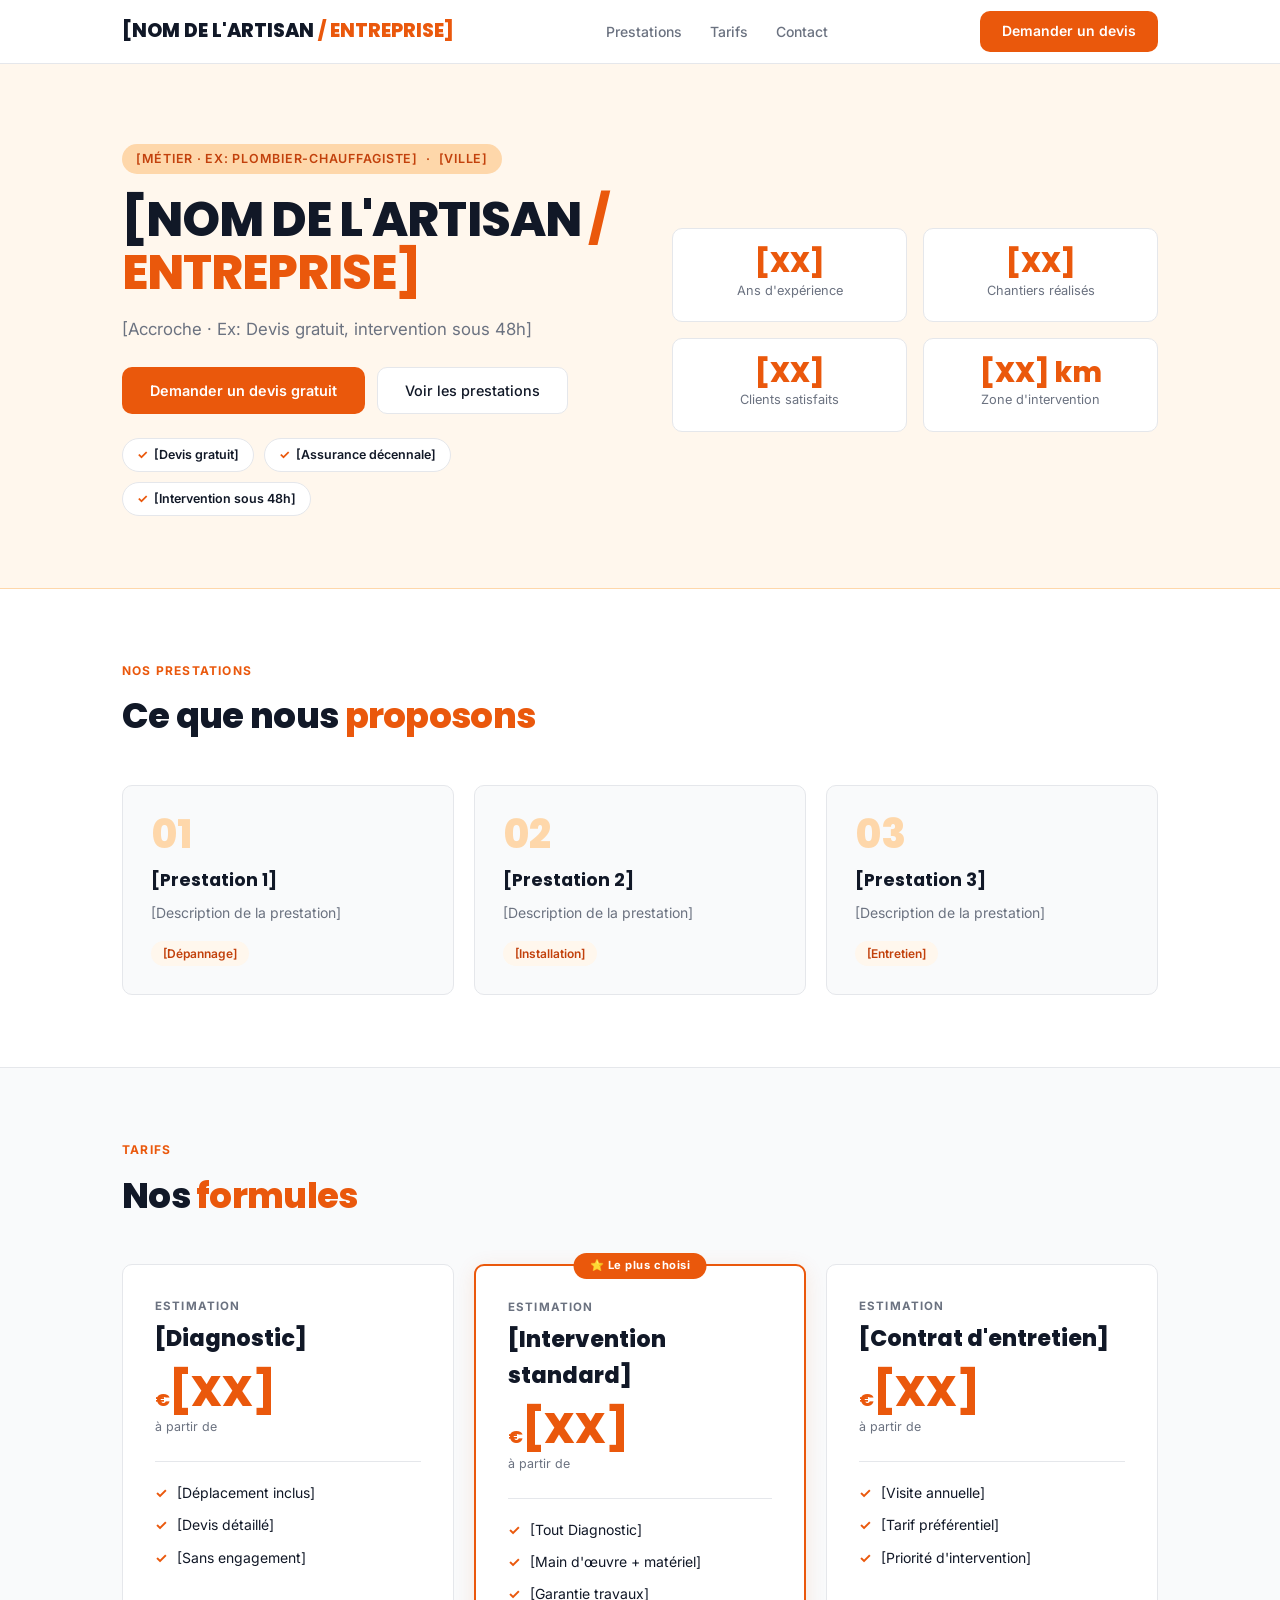
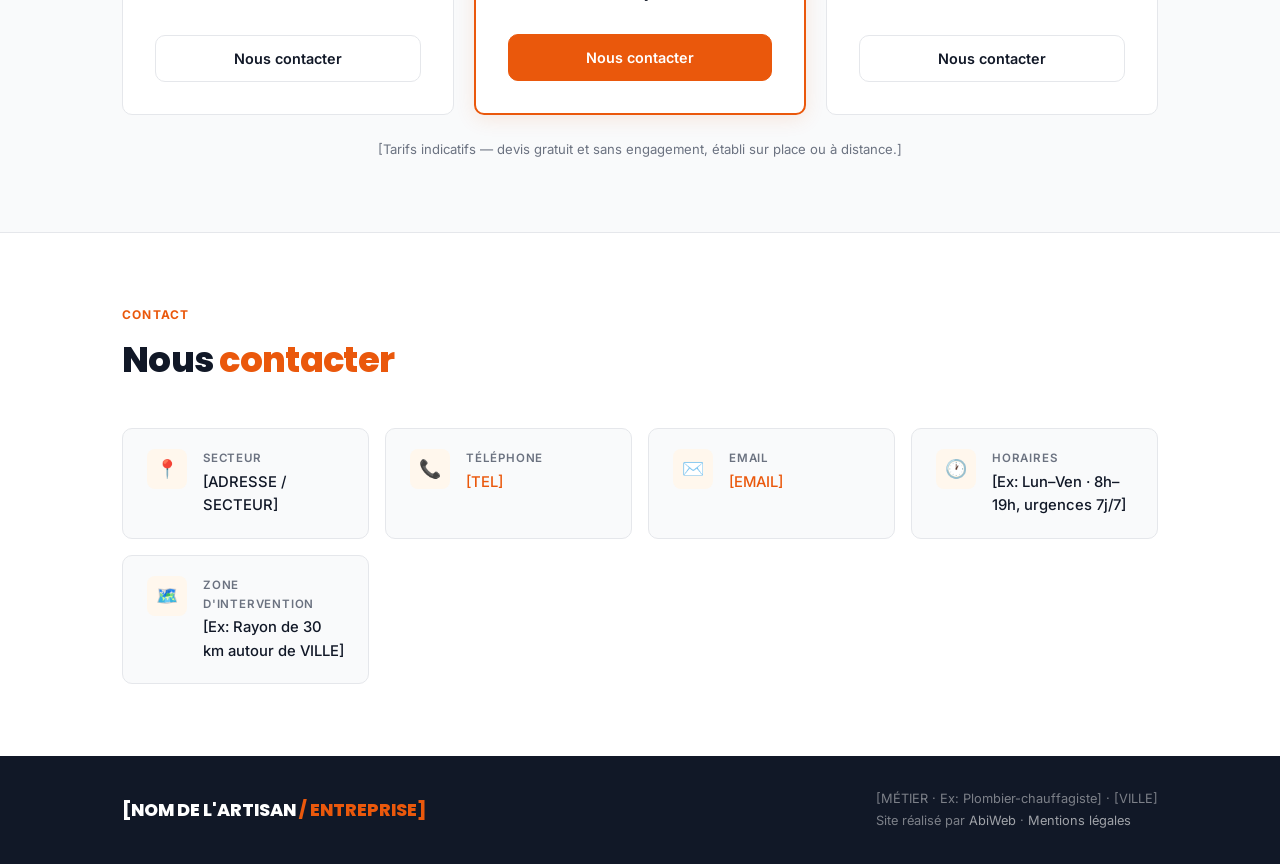
==== artisan/abiweb-template-artisan/index.html @ 43de15a7 "Ajoute le template artisan / prestataire de services Nouveau secteur cible (formulaire /devis d'abiw" ====
<!DOCTYPE html>
<html lang="fr">
<head>
  <meta charset="UTF-8"/>
  <meta name="viewport" content="width=device-width, initial-scale=1.0"/>
  <title>[NOM DE L'ARTISAN / ENTREPRISE] — Site officiel</title>
  <meta name="description" content="Site officiel de [NOM DE L'ARTISAN / ENTREPRISE]. Prestations, tarifs, zone d'intervention et devis gratuit."/>

  <!-- SEO & Réseaux Sociaux -->
  <meta name="keywords" content=""/>
  <meta property="og:title" content=""/>
  <meta property="og:description" content=""/>
  <meta property="og:type" content="website"/>

  <!-- Google Search Console -->
  <meta name="google-site-verification" content=""/>

  <link rel="preconnect" href="https://fonts.googleapis.com"/>
  <link rel="preconnect" href="https://fonts.gstatic.com" crossorigin/>
  <link href="https://fonts.googleapis.com/css2?family=Poppins:wght@400;500;600;700;800&family=Inter:wght@300;400;500&display=swap" rel="stylesheet"/>
  <link rel="stylesheet" href="site-engine.css"/>
  <style>
    *, *::before, *::after { box-sizing: border-box; margin: 0; padding: 0; }
    :root {
      --primary:    #ea580c;
      --primary-dk: #c2410c;
      --primary-lt: #fff7ed;
      --primary-md: #fed7aa;
      --text:       #111827;
      --muted:      #6b7280;
      --bg:         #ffffff;
      --bg2:        #f9fafb;
      --bg3:        #f3f4f6;
      --border:     #e5e7eb;
      --radius:     10px;
      --max:        1100px;
    }
    html { scroll-behavior: smooth; }
    body { font-family: 'Inter', sans-serif; background: var(--bg); color: var(--text); line-height: 1.6; }
    a { text-decoration: none; color: inherit; }
    .container { max-width: var(--max); margin: 0 auto; padding: 0 32px; }

    /* NAV */
    nav { position: sticky; top: 0; z-index: 99; background: #fff; border-bottom: 1px solid var(--border); height: 64px; display: flex; align-items: center; }
    .nav-inner { display: flex; align-items: center; justify-content: space-between; width: 100%; }
    .nav-logo { font-family: 'Poppins', sans-serif; font-weight: 800; font-size: 1.2rem; color: var(--text); }
    .nav-logo span { color: var(--primary); }
    .nav-links { display: flex; gap: 28px; list-style: none; align-items: center; }
    .nav-links a { font-size: 0.875rem; font-weight: 500; color: var(--muted); transition: color 0.15s; }
    .nav-links a:hover { color: var(--text); }
    .nav-btn { background: var(--primary); color: #fff; padding: 9px 22px; border-radius: var(--radius); font-size: 0.875rem; font-weight: 600; transition: background 0.15s; display: inline-block; }
    .nav-btn:hover { background: var(--primary-dk); }

    /* HERO */
    .hero { background: var(--primary-lt); border-bottom: 1px solid var(--primary-md); padding: 80px 0 72px; }
    .hero-inner { display: grid; grid-template-columns: 1fr 1fr; gap: 64px; align-items: center; }
    .hero-eyebrow { display: inline-flex; align-items: center; gap: 8px; background: var(--primary-md); color: var(--primary-dk); font-size: 0.78rem; font-weight: 600; letter-spacing: 0.06em; text-transform: uppercase; padding: 5px 14px; border-radius: 999px; margin-bottom: 20px; }
    .hero h1 { font-family: 'Poppins', sans-serif; font-size: clamp(2rem, 4vw, 3rem); font-weight: 800; line-height: 1.1; letter-spacing: -0.02em; margin-bottom: 16px; }
    .hero h1 em { font-style: normal; color: var(--primary); }
    .hero-slogan { font-size: 1.05rem; color: var(--muted); margin-bottom: 24px; line-height: 1.65; }
    .hero-btns { display: flex; gap: 12px; flex-wrap: wrap; margin-bottom: 24px; }
    .btn-primary { background: var(--primary); color: #fff; padding: 12px 28px; border-radius: var(--radius); font-weight: 600; font-size: 0.9rem; transition: background 0.15s; display: inline-block; }
    .btn-primary:hover { background: var(--primary-dk); }
    .btn-outline { background: #fff; color: var(--text); border: 1px solid var(--border); padding: 11px 27px; border-radius: var(--radius); font-weight: 500; font-size: 0.9rem; transition: border-color 0.15s; display: inline-block; }
    .btn-outline:hover { border-color: var(--primary); color: var(--primary); }
    .hero-garanties { display: flex; gap: 10px; flex-wrap: wrap; }
    .garantie-badge { display: inline-flex; align-items: center; gap: 6px; background: #fff; border: 1px solid var(--border); font-size: 0.78rem; font-weight: 600; color: var(--text); padding: 6px 14px; border-radius: 999px; }
    .garantie-badge::before { content: '✓'; color: var(--primary); font-weight: 700; }
    .hero-stats { display: grid; grid-template-columns: repeat(2, 1fr); gap: 16px; }
    .stat-card { background: #fff; border: 1px solid var(--border); border-radius: var(--radius); padding: 20px; text-align: center; }
    .stat-n { font-family: 'Poppins', sans-serif; font-size: 1.7rem; font-weight: 800; color: var(--primary); line-height: 1; }
    .stat-l { font-size: 0.8rem; color: var(--muted); margin-top: 4px; }

    /* SECTIONS */
    section { padding: 72px 0; }
    .section-label { font-size: 0.75rem; font-weight: 700; letter-spacing: 0.1em; text-transform: uppercase; color: var(--primary); margin-bottom: 8px; }
    .section-title { font-family: 'Poppins', sans-serif; font-size: clamp(1.6rem, 3vw, 2.2rem); font-weight: 800; letter-spacing: -0.02em; margin-bottom: 40px; }
    .section-title em { font-style: normal; color: var(--primary); }

    /* PRESTATIONS */
    #prestations { background: var(--bg); }
    .prestations-grid { display: grid; grid-template-columns: repeat(3, 1fr); gap: 20px; }
    .prestation-card { background: var(--bg2); border: 1px solid var(--border); border-radius: var(--radius); padding: 28px; transition: box-shadow 0.2s, border-color 0.2s; }
    .prestation-card:hover { box-shadow: 0 4px 20px rgba(234,88,12,0.1); border-color: var(--primary-md); }
    .prest-num { font-family: 'Poppins', sans-serif; font-size: 2.5rem; font-weight: 800; color: var(--primary-md); line-height: 1; margin-bottom: 12px; }
    .prest-nom { font-family: 'Poppins', sans-serif; font-size: 1.1rem; font-weight: 700; margin-bottom: 8px; }
    .prest-desc { font-size: 0.875rem; color: var(--muted); line-height: 1.6; margin-bottom: 16px; }
    .prest-tag { display: inline-block; background: var(--primary-lt); color: var(--primary-dk); font-size: 0.75rem; font-weight: 600; padding: 3px 12px; border-radius: 999px; }

    /* TARIFS */
    #tarifs { background: var(--bg2); border-top: 1px solid var(--border); border-bottom: 1px solid var(--border); }
    .tarifs-grid { display: grid; grid-template-columns: repeat(3, 1fr); gap: 20px; }
    .tarif-card { background: #fff; border: 1px solid var(--border); border-radius: var(--radius); padding: 32px; display: flex; flex-direction: column; position: relative; transition: box-shadow 0.2s; }
    .tarif-card:hover { box-shadow: 0 6px 24px rgba(0,0,0,0.07); }
    .tarif-card.feat { border: 2px solid var(--primary); box-shadow: 0 4px 20px rgba(234,88,12,0.12); }
    .tarif-badge { position: absolute; top: -13px; left: 50%; transform: translateX(-50%); background: var(--primary); color: #fff; font-size: 0.7rem; font-weight: 700; letter-spacing: 0.05em; padding: 4px 16px; border-radius: 999px; white-space: nowrap; }
    .tarif-label { font-size: 0.72rem; font-weight: 700; letter-spacing: 0.1em; text-transform: uppercase; color: var(--muted); margin-bottom: 6px; }
    .tarif-nom { font-family: 'Poppins', sans-serif; font-size: 1.4rem; font-weight: 800; margin-bottom: 4px; }
    .tarif-prix { font-family: 'Poppins', sans-serif; font-size: 2.6rem; font-weight: 800; color: var(--primary); line-height: 1; margin: 10px 0 4px; }
    .tarif-prix span { font-size: 1.1rem; }
    .tarif-period { font-size: 0.78rem; color: var(--muted); margin-bottom: 24px; }
    .tarif-divider { height: 1px; background: var(--border); margin-bottom: 20px; }
    .tarif-avantages { list-style: none; display: flex; flex-direction: column; gap: 10px; flex: 1; margin-bottom: 28px; }
    .tarif-avantages li { display: flex; align-items: flex-start; gap: 10px; font-size: 0.875rem; color: var(--text); }
    .tarif-avantages li::before { content: '✓'; color: var(--primary); font-weight: 700; flex-shrink: 0; }
    .tarif-btn { display: block; text-align: center; padding: 11px; border-radius: var(--radius); font-weight: 600; font-size: 0.9rem; border: 1.5px solid var(--border); color: var(--text); transition: all 0.15s; cursor: pointer; }
    .tarif-card.feat .tarif-btn { background: var(--primary); color: #fff; border-color: var(--primary); }
    .tarif-btn:hover { background: var(--primary); color: #fff; border-color: var(--primary); }
    .tarif-note { font-size: 0.82rem; color: var(--muted); margin-top: 24px; text-align: center; }

    /* DEVIS CTA (Standard + Premium) */
    #devis-cta { background: var(--primary); padding: 40px 0; display: none; }
    .devis-inner { display: flex; align-items: center; justify-content: space-between; gap: 24px; flex-wrap: wrap; }
    .devis-text { font-family: 'Poppins', sans-serif; font-size: 1.4rem; font-weight: 700; color: #fff; }
    .devis-text span { display: block; font-family: 'Inter', sans-serif; font-size: 0.9rem; font-weight: 400; opacity: 0.85; margin-top: 4px; }
    .btn-white { background: #fff; color: var(--primary); padding: 12px 28px; border-radius: var(--radius); font-weight: 700; font-size: 0.9rem; display: inline-block; transition: opacity 0.15s; }
    .btn-white:hover { opacity: 0.9; }

    /* CONTACT */
    #contact { background: var(--bg); }
    .contact-grid { display: grid; grid-template-columns: repeat(auto-fit, minmax(220px, 1fr)); gap: 16px; }
    .ci { display: flex; align-items: flex-start; gap: 16px; background: var(--bg2); border: 1px solid var(--border); border-radius: var(--radius); padding: 20px 24px; }
    .ci-icon { width: 40px; height: 40px; background: var(--primary-lt); border-radius: 8px; display: flex; align-items: center; justify-content: center; font-size: 18px; flex-shrink: 0; }
    .ci-label { font-size: 0.72rem; font-weight: 600; text-transform: uppercase; letter-spacing: 0.07em; color: var(--muted); margin-bottom: 3px; }
    .ci-val { font-size: 0.925rem; font-weight: 500; color: var(--text); }
    .ci-val a { color: var(--primary); }

    /* RÉSEAUX (Standard + Premium) */
    #reseaux { background: var(--bg2); border-top: 1px solid var(--border); padding: 36px 0; display: none; }
    .reseaux-inner { display: flex; align-items: center; gap: 20px; flex-wrap: wrap; }
    .reseaux-label { font-size: 0.875rem; font-weight: 600; color: var(--muted); }
    .reseaux-links { display: flex; gap: 10px; flex-wrap: wrap; }
    .reseau-btn { display: inline-flex; align-items: center; gap: 6px; padding: 8px 18px; border: 1px solid var(--border); border-radius: var(--radius); font-size: 0.85rem; font-weight: 500; color: var(--text); transition: all 0.15s; }
    .reseau-btn:hover { border-color: var(--primary); color: var(--primary); }

    /* GALERIE (Premium) */
    #galerie { background: var(--bg); border-top: 1px solid var(--border); display: none; }
    .galerie-grid { display: grid; grid-template-columns: repeat(4, 1fr); gap: 8px; }
    .galerie-item { aspect-ratio: 1; background: var(--bg3); border-radius: 8px; overflow: hidden; }
    .galerie-item img { width: 100%; height: 100%; object-fit: cover; transition: transform 0.3s; }
    .galerie-item:hover img { transform: scale(1.05); }

    /* DOCUMENTS (Premium) */
    #documents { background: var(--bg2); border-top: 1px solid var(--border); display: none; }
    .docs-list { display: flex; flex-direction: column; gap: 0; border: 1px solid var(--border); border-radius: var(--radius); overflow: hidden; }
    .doc-item { display: flex; align-items: center; justify-content: space-between; padding: 18px 24px; background: #fff; border-bottom: 1px solid var(--border); }
    .doc-item:last-child { border: none; }
    .doc-titre { font-weight: 500; font-size: 0.95rem; }
    .doc-btn { background: var(--primary-lt); color: var(--primary-dk); padding: 7px 18px; border-radius: 8px; font-size: 0.8rem; font-weight: 600; transition: background 0.15s; display: inline-block; }
    .doc-btn:hover { background: var(--primary-md); }

    /* FOOTER */
    footer { background: var(--text); padding: 32px 0; }
    .footer-inner { display: flex; align-items: center; justify-content: space-between; flex-wrap: wrap; gap: 16px; }
    .footer-logo { font-family: 'Poppins', sans-serif; font-weight: 800; font-size: 1.1rem; color: #fff; }
    .footer-logo span { color: var(--primary); }
    .footer-info { font-size: 0.8rem; color: rgba(255,255,255,0.45); line-height: 1.7; }
    .footer-info a { color: rgba(255,255,255,0.6); }
    .footer-info a:hover { color: #fff; }

    /* RESPONSIVE */
    @media (max-width: 768px) {
      section { padding: 48px 0; }
      .hero-inner { grid-template-columns: 1fr; gap: 40px; }
      .prestations-grid, .tarifs-grid { grid-template-columns: 1fr; }
      .nav-links { display: none; }
    }
  </style>
</head>
<body>

<!-- NAV -->
<nav>
  <div class="container nav-inner">
    <div class="nav-logo" id="nav-nom">NOM <span>ARTISAN</span></div>
    <ul class="nav-links">
      <li><a href="#prestations">Prestations</a></li>
      <li><a href="#tarifs">Tarifs</a></li>
      <li><a href="#contact">Contact</a></li>
    </ul>
    <a href="#contact" class="nav-btn">Demander un devis</a>
  </div>
</nav>

<!-- HERO -->
<div class="hero">
  <div class="container">
    <div class="hero-inner">
      <div>
        <div class="hero-eyebrow">
          <span id="hero-metier">[MÉTIER]</span> · <span id="hero-ville">[VILLE]</span>
        </div>
        <h1 id="hero-title">[NOM DE L'<em>ARTISAN</em>]</h1>
        <p class="hero-slogan" id="hero-slogan">[Accroche]</p>
        <div class="hero-btns">
          <a href="#contact" class="btn-primary">Demander un devis gratuit</a>
          <a href="#prestations" class="btn-outline">Voir les prestations</a>
        </div>
        <div class="hero-garanties" id="hero-garanties"></div>
      </div>
      <div class="hero-stats" id="hero-stats"></div>
    </div>
  </div>
</div>

<!-- PRESTATIONS -->
<section id="prestations">
  <div class="container">
    <div class="section-label">Nos prestations</div>
    <div class="section-title">Ce que nous <em>proposons</em></div>
    <div class="prestations-grid" id="prestations-grid"></div>
  </div>
</section>

<!-- TARIFS -->
<section id="tarifs">
  <div class="container">
    <div class="section-label">Tarifs</div>
    <div class="section-title">Nos <em>formules</em></div>
    <div class="tarifs-grid" id="tarifs-grid"></div>
    <div class="tarif-note" id="tarif-note"></div>
  </div>
</section>

<!-- CTA DEVIS (Standard + Premium) -->
<div id="devis-cta">
  <div class="container">
    <div class="devis-inner">
      <div class="devis-text">
        Obtenez votre devis en ligne
        <span>Réponse rapide · Sans engagement</span>
      </div>
      <div id="devis-btns"></div>
    </div>
  </div>
</div>

<!-- CONTACT -->
<section id="contact">
  <div class="container">
    <div class="section-label">Contact</div>
    <div class="section-title">Nous <em>contacter</em></div>
    <div class="contact-grid">
      <div class="ci"><div class="ci-icon">📍</div><div><div class="ci-label">Secteur</div><div class="ci-val" id="c-adresse">[ADRESSE / SECTEUR]</div></div></div>
      <div class="ci"><div class="ci-icon">📞</div><div><div class="ci-label">Téléphone</div><div class="ci-val"><a id="c-tel" href="#">[TEL]</a></div></div></div>
      <div class="ci"><div class="ci-icon">✉️</div><div><div class="ci-label">Email</div><div class="ci-val"><a id="c-email" href="#">[EMAIL]</a></div></div></div>
      <div class="ci"><div class="ci-icon">🕐</div><div><div class="ci-label">Horaires</div><div class="ci-val" id="c-horaires">[HORAIRES]</div></div></div>
      <div class="ci"><div class="ci-icon">🗺️</div><div><div class="ci-label">Zone d'intervention</div><div class="ci-val" id="c-zone">[ZONE]</div></div></div>
    </div>
  </div>
</section>

<!-- RÉSEAUX (Standard + Premium) -->
<div id="reseaux">
  <div class="container">
    <div class="reseaux-inner">
      <div class="reseaux-label">Suivez-nous</div>
      <div class="reseaux-links" id="reseaux-links"></div>
    </div>
  </div>
</div>

<!-- GALERIE (Premium) -->
<section id="galerie">
  <div class="container">
    <div class="section-label">Réalisations</div>
    <div class="section-title">Nos <em>chantiers</em></div>
    <div class="galerie-grid" id="galerie-grid"></div>
  </div>
</section>

<!-- DOCUMENTS (Premium) -->
<section id="documents">
  <div class="container">
    <div class="section-label">Documents</div>
    <div class="section-title">Garanties & <em>certifications</em></div>
    <div class="docs-list" id="docs-list"></div>
  </div>
</section>

<!-- FOOTER -->
<footer>
  <div class="container">
    <div class="footer-inner">
      <div class="footer-logo" id="footer-logo">NOM <span>ARTISAN</span></div>
      <div class="footer-info">
        <span id="footer-metier">[Métier]</span> · <span id="footer-ville">[VILLE]</span><br>
        Site réalisé par <a href="https://abiweb.fr" target="_blank">AbiWeb</a> ·
        <a href="#" id="footer-mentions-link">Mentions légales</a>
      </div>
    </div>
  </div>
</footer>

<!-- MODAL MENTIONS LÉGALES -->
<div class="modal-overlay" id="modal-mentions">
  <div class="modal-box">
    <button class="modal-close" id="modal-mentions-close" aria-label="Fermer">&times;</button>
    <h3>Mentions légales</h3>
    <div id="mentions-content"></div>
  </div>
</div>

<!-- BANDEAU CONSENTEMENT COOKIES -->
<div class="cookie-banner" id="cookie-banner">
  <p>Ce site utilise Google Analytics pour mesurer son audience. Vous pouvez accepter ou refuser ce suivi.</p>
  <div class="cookie-actions">
    <button id="cookie-refuse">Refuser</button>
    <button id="cookie-accept">Accepter</button>
  </div>
</div>

<script src="site-content.js"></script>
<script src="site-engine.js"></script>
<script>
(async () => {
  const c = await window.loadSiteContent();
  const f = window.FORMULE;

  window.AbiWebEngine.init(c);

  document.documentElement.style.setProperty('--primary', c.artisan.couleurPrimaire);

  // Nom
  const nom = c.artisan.nom;
  const words = nom.trim().split(' ');
  const w1 = words.slice(0, Math.ceil(words.length / 2)).join(' ');
  const w2 = words.slice(Math.ceil(words.length / 2)).join(' ') || w1;
  document.getElementById('nav-nom').innerHTML = w1 + ' <span>' + w2 + '</span>';
  document.getElementById('footer-logo').innerHTML = w1 + ' <span>' + w2 + '</span>';
  document.getElementById('hero-title').innerHTML = w1 + ' <em>' + (w2 || w1) + '</em>';
  document.getElementById('hero-metier').textContent = c.artisan.metier;
  document.getElementById('hero-ville').textContent = c.artisan.ville;
  document.getElementById('hero-slogan').textContent = c.artisan.slogan;
  document.getElementById('footer-metier').textContent = c.artisan.metier;
  document.getElementById('footer-ville').textContent = c.artisan.ville;
  if (!c.seo || !c.seo.titre) document.title = c.artisan.nom + ' — ' + c.artisan.metier;

  // Stats
  document.getElementById('hero-stats').innerHTML = c.stats.map(s =>
    `<div class="stat-card"><div class="stat-n">${s.valeur}</div><div class="stat-l">${s.label}</div></div>`
  ).join('');

  // Garanties (bandeau de réassurance, toujours affiché)
  document.getElementById('hero-garanties').innerHTML = (c.garanties || []).map(g =>
    `<span class="garantie-badge">${g}</span>`
  ).join('');

  // Prestations
  document.getElementById('prestations-grid').innerHTML = c.prestations.map((p, i) => `
    <div class="prestation-card">
      <div class="prest-num">0${i + 1}</div>
      <div class="prest-nom">${p.titre}</div>
      <div class="prest-desc">${p.description}</div>
      <div class="prest-tag">${p.tag}</div>
    </div>
  `).join('');

  // Contact
  document.getElementById('c-adresse').textContent = c.contact.adresse;
  document.getElementById('c-tel').textContent = c.contact.telephone;
  document.getElementById('c-tel').href = 'tel:' + c.contact.telephone.replace(/\s/g, '');
  document.getElementById('c-email').textContent = c.contact.email;
  document.getElementById('c-email').href = 'mailto:' + c.contact.email;
  document.getElementById('c-horaires').textContent = c.contact.horairesInfo;
  document.getElementById('c-zone').textContent = c.contact.zoneIntervention;

  // Tarifs
  document.getElementById('tarifs-grid').innerHTML = c.tarifs.map(t => `
    <div class="tarif-card${t.vedette ? ' feat' : ''}">
      ${t.vedette ? '<div class="tarif-badge">⭐ Le plus choisi</div>' : ''}
      <div class="tarif-label">Estimation</div>
      <div class="tarif-nom">${t.nom}</div>
      <div class="tarif-prix"><span>€</span>${t.prix}</div>
      <div class="tarif-period">à partir de</div>
      <div class="tarif-divider"></div>
      <ul class="tarif-avantages">${t.avantages.map(a => `<li>${a}</li>`).join('')}</ul>
      <div class="tarif-btn">${c.lienDevis ? `<a href="${c.lienDevis}" target="_blank" style="color:inherit">Demander un devis</a>` : 'Nous contacter'}</div>
    </div>
  `).join('');
  document.getElementById('tarif-note').textContent = c.tarifNote || '';

  // Standard + Premium
  if (f === 'standard' || f === 'premium') {
    if (c.lienDevis) {
      document.getElementById('devis-cta').style.display = 'block';
      document.getElementById('devis-btns').innerHTML = `<a href="${c.lienDevis}" target="_blank" class="btn-white">Demander en ligne</a>`;
    }

    const rx = [];
    if (c.lienFacebook)  rx.push(`<a href="${c.lienFacebook}"  target="_blank" class="reseau-btn">Facebook</a>`);
    if (c.lienInstagram) rx.push(`<a href="${c.lienInstagram}" target="_blank" class="reseau-btn">Instagram</a>`);
    if (rx.length) { document.getElementById('reseaux').style.display = 'block'; document.getElementById('reseaux-links').innerHTML = rx.join(''); }
  }

  // Premium
  if (f === 'premium') {
    if (c.galerie?.length) {
      document.getElementById('galerie').style.display = 'block';
      document.getElementById('galerie-grid').innerHTML = c.galerie.map(img =>
        `<div class="galerie-item"><img src="${img}" alt="" loading="lazy"/></div>`
      ).join('');
    }
    if (c.documents?.length) {
      document.getElementById('documents').style.display = 'block';
      document.getElementById('docs-list').innerHTML = c.documents.map(d =>
        `<div class="doc-item"><div class="doc-titre">${d.titre}</div><a href="${d.fichier}" download class="doc-btn">Télécharger</a></div>`
      ).join('');
    }
  }
})();
</script>
</body>
</html>
---- artisan/abiweb-template-artisan/site-engine.css ----
/* ============================================================
   site-engine.css — Styles partagés AbiWeb (modal légale, cookies)
   SOURCE CANONIQUE — ne pas éditer la copie dans un dossier client.
   Pour propager un changement : éditer ce fichier puis lancer
   `node scripts/sync-shared.js`.

   Variables attendues dans le :root du template hôte :
   --bg, --text, --muted, --border, --radius, --primary
   ============================================================ */

/* MODAL MENTIONS LÉGALES */
.modal-overlay { position: fixed; inset: 0; background: rgba(0,0,0,0.6); display: none; align-items: center; justify-content: center; z-index: 999; padding: 24px; }
.modal-overlay.active { display: flex; }
.modal-box { background: var(--bg); border-radius: var(--radius); max-width: 560px; max-height: 80vh; overflow-y: auto; padding: 32px; position: relative; }
.modal-box h3 { font-size: 1.2rem; margin-bottom: 16px; color: var(--text); }
.modal-box p { font-size: 0.85rem; color: var(--muted); margin-bottom: 12px; line-height: 1.6; }
.modal-close { position: absolute; top: 14px; right: 16px; background: none; border: none; font-size: 1.5rem; line-height: 1; cursor: pointer; color: var(--muted); }

/* BANDEAU CONSENTEMENT COOKIES */
.cookie-banner { position: fixed; left: 16px; right: 16px; bottom: 16px; max-width: 460px; background: var(--text); color: #fff; border-radius: var(--radius); padding: 18px 20px; box-shadow: 0 10px 35px rgba(0,0,0,0.25); z-index: 998; display: none; }
.cookie-banner.active { display: block; }
.cookie-banner p { font-size: 0.82rem; line-height: 1.55; margin-bottom: 14px; color: rgba(255,255,255,0.85); }
.cookie-actions { display: flex; gap: 10px; }
.cookie-actions button { flex: 1; border: none; border-radius: 6px; padding: 9px 14px; font-size: 0.82rem; font-weight: 600; cursor: pointer; font-family: inherit; }
#cookie-accept { background: var(--primary); color: #fff; }
#cookie-refuse { background: rgba(255,255,255,0.12); color: #fff; }

@media (max-width: 480px) {
  .cookie-banner { left: 12px; right: 12px; bottom: 12px; }
}
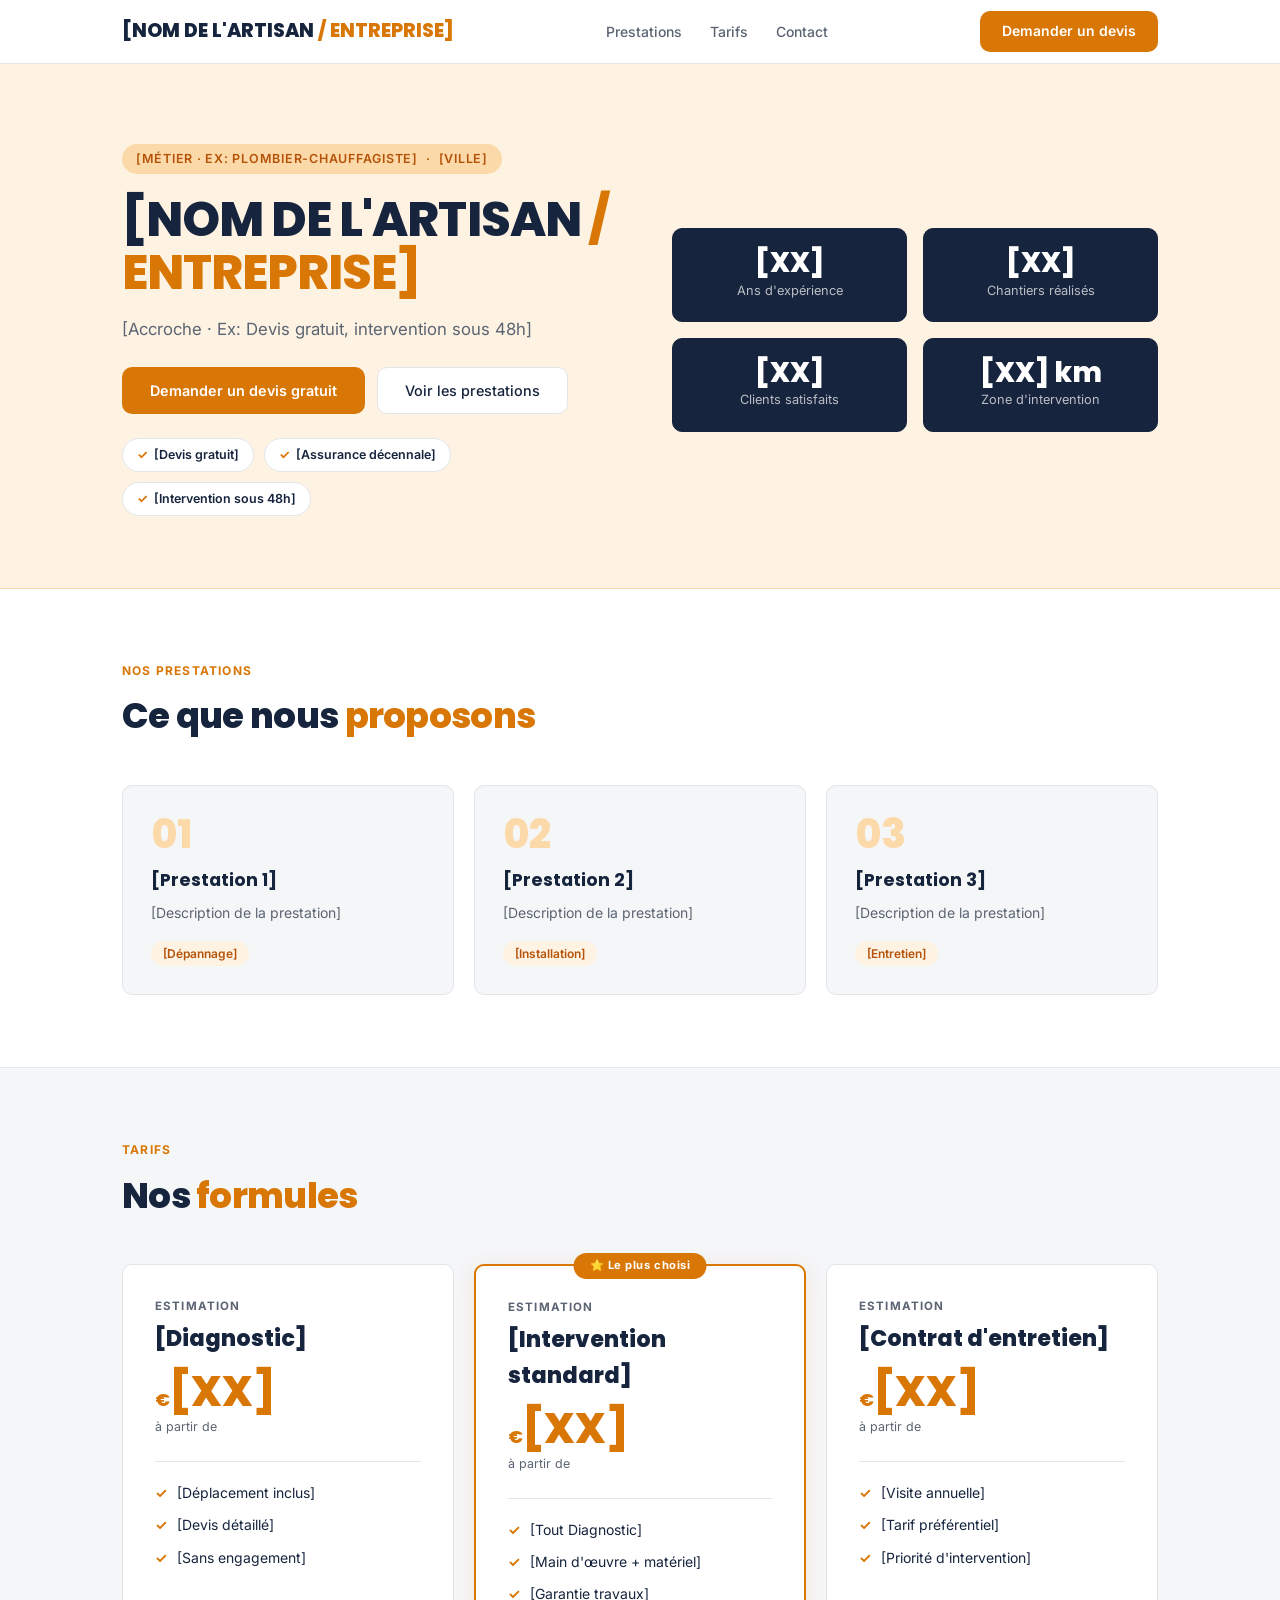
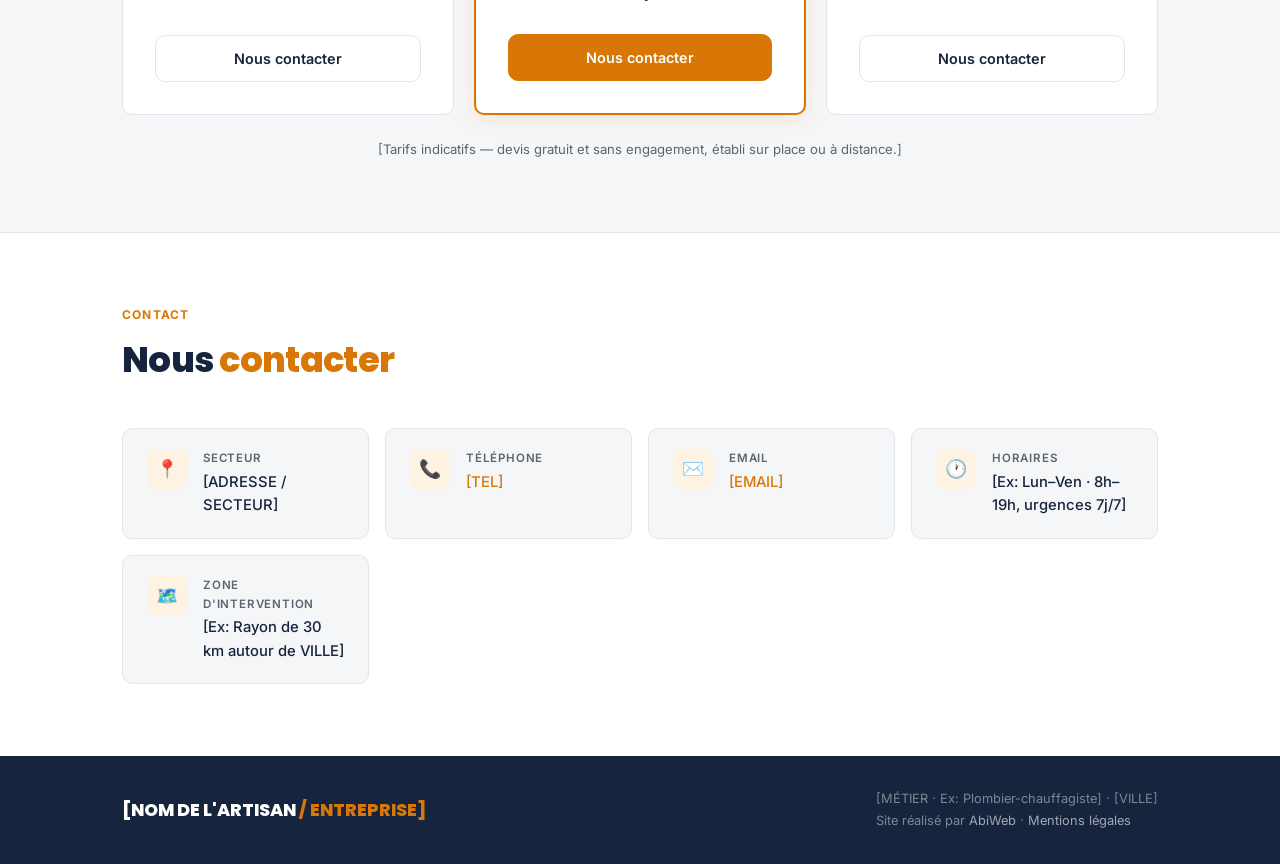
==== commit 8e79bf26: "Restyle le template artisan en palette navy/ambre Remplace l'orange par un accent ambre (#d97706) et" ====
--- a/artisan/abiweb-template-artisan/index.html
+++ b/artisan/abiweb-template-artisan/index.html
@@ -22,16 +22,18 @@
   <style>
     *, *::before, *::after { box-sizing: border-box; margin: 0; padding: 0; }
     :root {
-      --primary:    #ea580c;
-      --primary-dk: #c2410c;
-      --primary-lt: #fff7ed;
-      --primary-md: #fed7aa;
-      --text:       #111827;
-      --muted:      #6b7280;
+      --primary:    #d97706;
+      --primary-dk: #b45309;
+      --primary-lt: #fef3e2;
+      --primary-md: #fcd9a8;
+      --navy:       #16243d;
+      --navy-dark:  #0f1929;
+      --text:       #16243d;
+      --muted:      #5b6472;
       --bg:         #ffffff;
-      --bg2:        #f9fafb;
-      --bg3:        #f3f4f6;
-      --border:     #e5e7eb;
+      --bg2:        #f5f6f8;
+      --bg3:        #e9ebef;
+      --border:     #e2e5ea;
       --radius:     10px;
       --max:        1100px;
     }
@@ -67,9 +69,9 @@
     .garantie-badge { display: inline-flex; align-items: center; gap: 6px; background: #fff; border: 1px solid var(--border); font-size: 0.78rem; font-weight: 600; color: var(--text); padding: 6px 14px; border-radius: 999px; }
     .garantie-badge::before { content: '✓'; color: var(--primary); font-weight: 700; }
     .hero-stats { display: grid; grid-template-columns: repeat(2, 1fr); gap: 16px; }
-    .stat-card { background: #fff; border: 1px solid var(--border); border-radius: var(--radius); padding: 20px; text-align: center; }
-    .stat-n { font-family: 'Poppins', sans-serif; font-size: 1.7rem; font-weight: 800; color: var(--primary); line-height: 1; }
-    .stat-l { font-size: 0.8rem; color: var(--muted); margin-top: 4px; }
+    .stat-card { background: var(--navy); border: 1px solid var(--navy); border-radius: var(--radius); padding: 20px; text-align: center; }
+    .stat-n { font-family: 'Poppins', sans-serif; font-size: 1.7rem; font-weight: 800; color: #fff; line-height: 1; }
+    .stat-l { font-size: 0.8rem; color: rgba(255,255,255,0.7); margin-top: 4px; }
 
     /* SECTIONS */
     section { padding: 72px 0; }
@@ -81,7 +83,7 @@
     #prestations { background: var(--bg); }
     .prestations-grid { display: grid; grid-template-columns: repeat(3, 1fr); gap: 20px; }
     .prestation-card { background: var(--bg2); border: 1px solid var(--border); border-radius: var(--radius); padding: 28px; transition: box-shadow 0.2s, border-color 0.2s; }
-    .prestation-card:hover { box-shadow: 0 4px 20px rgba(234,88,12,0.1); border-color: var(--primary-md); }
+    .prestation-card:hover { box-shadow: 0 4px 20px rgba(217,119,6,0.1); border-color: var(--primary-md); }
     .prest-num { font-family: 'Poppins', sans-serif; font-size: 2.5rem; font-weight: 800; color: var(--primary-md); line-height: 1; margin-bottom: 12px; }
     .prest-nom { font-family: 'Poppins', sans-serif; font-size: 1.1rem; font-weight: 700; margin-bottom: 8px; }
     .prest-desc { font-size: 0.875rem; color: var(--muted); line-height: 1.6; margin-bottom: 16px; }
@@ -92,7 +94,7 @@
     .tarifs-grid { display: grid; grid-template-columns: repeat(3, 1fr); gap: 20px; }
     .tarif-card { background: #fff; border: 1px solid var(--border); border-radius: var(--radius); padding: 32px; display: flex; flex-direction: column; position: relative; transition: box-shadow 0.2s; }
     .tarif-card:hover { box-shadow: 0 6px 24px rgba(0,0,0,0.07); }
-    .tarif-card.feat { border: 2px solid var(--primary); box-shadow: 0 4px 20px rgba(234,88,12,0.12); }
+    .tarif-card.feat { border: 2px solid var(--primary); box-shadow: 0 4px 20px rgba(217,119,6,0.12); }
     .tarif-badge { position: absolute; top: -13px; left: 50%; transform: translateX(-50%); background: var(--primary); color: #fff; font-size: 0.7rem; font-weight: 700; letter-spacing: 0.05em; padding: 4px 16px; border-radius: 999px; white-space: nowrap; }
     .tarif-label { font-size: 0.72rem; font-weight: 700; letter-spacing: 0.1em; text-transform: uppercase; color: var(--muted); margin-bottom: 6px; }
     .tarif-nom { font-family: 'Poppins', sans-serif; font-size: 1.4rem; font-weight: 800; margin-bottom: 4px; }
@@ -109,7 +111,7 @@
     .tarif-note { font-size: 0.82rem; color: var(--muted); margin-top: 24px; text-align: center; }
 
     /* DEVIS CTA (Standard + Premium) */
-    #devis-cta { background: var(--primary); padding: 40px 0; display: none; }
+    #devis-cta { background: var(--navy); padding: 40px 0; display: none; }
     .devis-inner { display: flex; align-items: center; justify-content: space-between; gap: 24px; flex-wrap: wrap; }
     .devis-text { font-family: 'Poppins', sans-serif; font-size: 1.4rem; font-weight: 700; color: #fff; }
     .devis-text span { display: block; font-family: 'Inter', sans-serif; font-size: 0.9rem; font-weight: 400; opacity: 0.85; margin-top: 4px; }
